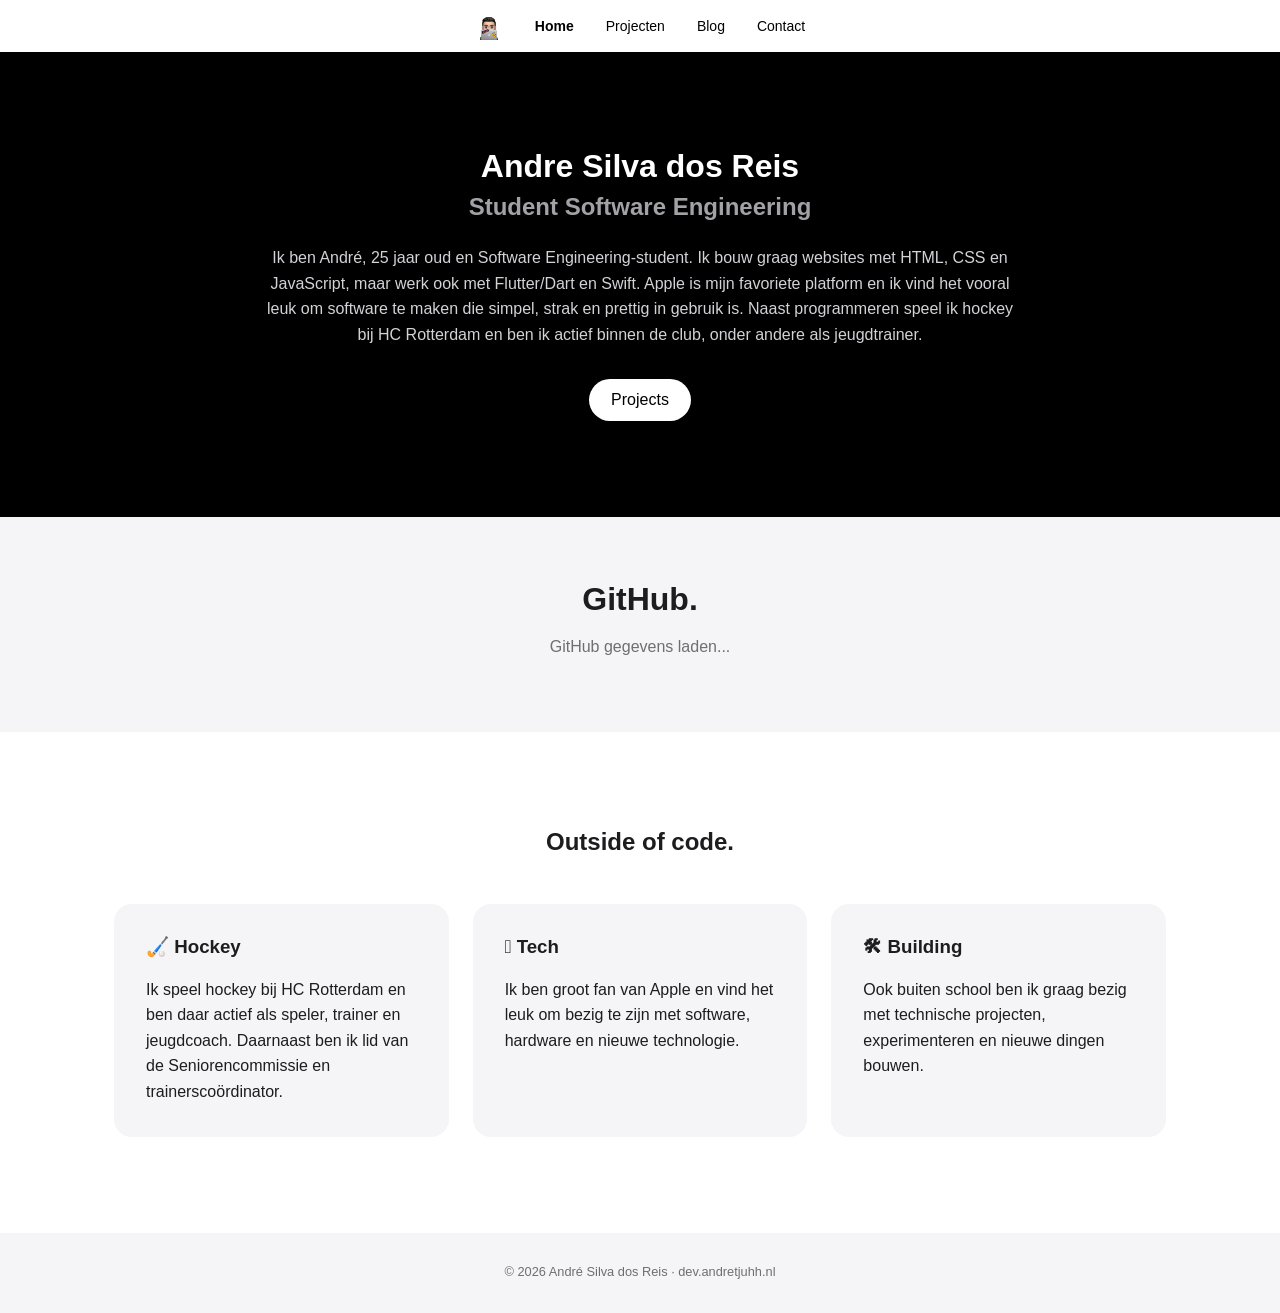
==== index.html @ 2c58da9c "Rebuild portfolio into multi-page site This commit restructures the portfolio into a dedicated multi" ====
<!doctype html>
<html lang="nl">
  <head>
    <meta charset="UTF-8" />
    <meta name="viewport" content="width=device-width, initial-scale=1.0" />
    <link rel="stylesheet" href="./css/main.css" />
    <title>Whoami - Andre</title>
  </head>
  <body>
    <header>
      <div class="container">
        <nav class="nav-bar">
          <img
            class="nav-logo"
            src="./assets/icons/ApplePF.png"
            alt="Andretjuhh logo"
          />

          <a href="./index.html" activePage="page">Home</a>
          <a href="./pages/projects.html">Projecten</a>
          <a href="./pages/blog.html">Blog</a>
          <a href="./pages/contact.html">Contact</a>
        </nav>
      </div>
    </header>
    <main class="hero">
      <div class="intro">
        <h1>Andre Silva dos Reis</h1>
        <h2>Student Software Engineering</h2>

        <p>
          Ik ben André, 25 jaar oud en Software Engineering-student. Ik bouw
          graag websites met HTML, CSS en JavaScript, maar werk ook met
          Flutter/Dart en Swift. Apple is mijn favoriete platform en ik vind het
          vooral leuk om software te maken die simpel, strak en prettig in
          gebruik is. Naast programmeren speel ik hockey bij HC Rotterdam en ben
          ik actief binnen de club, onder andere als jeugdtrainer.
        </p>

        <a class="projects-btn" href="./projects.html">Projects</a>
      </div>
    </main>
    <section class="github">
      <div class="container">
        <h2>GitHub.</h2>

        <p id="github-status">GitHub gegevens laden...</p>

        <div id="github-data"></div>
      </div>
    </section>
    <section class="hobbies">
      <div class="container">
        <h2>Outside of code.</h2>

        <div class="hobby-grid">
          <div class="hobby">
            <h3>🏑 Hockey</h3>
            <p>
              Ik speel hockey bij HC Rotterdam en ben daar actief als speler,
              trainer en jeugdcoach. Daarnaast ben ik lid van de
              Seniorencommissie en trainerscoördinator.
            </p>
          </div>

          <div class="hobby">
            <h3> Tech</h3>
            <p>
              Ik ben groot fan van Apple en vind het leuk om bezig te zijn met
              software, hardware en nieuwe technologie.
            </p>
          </div>

          <div class="hobby">
            <h3>🛠 Building</h3>
            <p>
              Ook buiten school ben ik graag bezig met technische projecten,
              experimenteren en nieuwe dingen bouwen.
            </p>
          </div>
        </div>
      </div>
    </section>
    <footer class="footer">
      <div class="container footer-content">
        <p>© 2026 André Silva dos Reis · dev.andretjuhh.nl</p>
      </div>
    </footer>
    <script src="./js/services/api.js"></script>
  </body>
</html>
---- css/main.css ----
/* Defaults en misc*/
@import url(./global/default.css);
@import url(./misc/typography.css);
/* layout */
@import url(./layout/navigations.css);
@import url(./layout/footer.css);
@import url(./layout/header.css);

/* Paginas */
@import url(./pages/home.css);
@import url(./pages/projects.css);
@import url(./pages/blog.css);
@import url(./pages/contact.css);
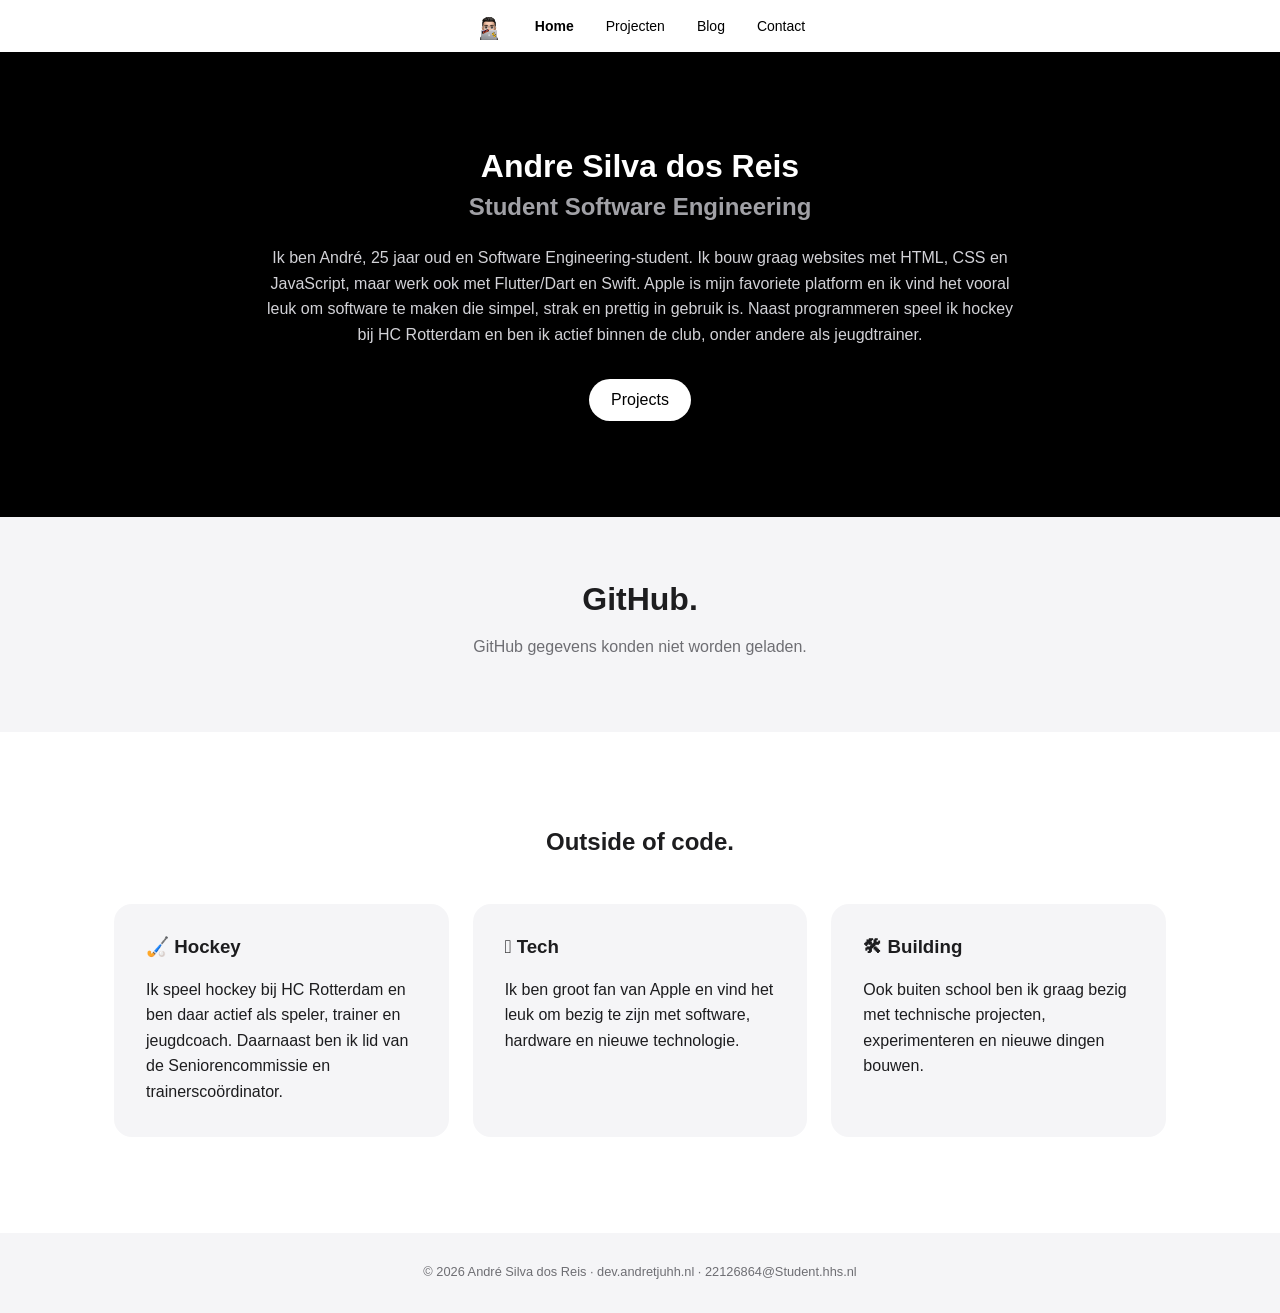
==== commit aa3444e0: "Add student email to site footer Updated the footer text across the main pages to include the studen" ====
--- a/index.html
+++ b/index.html
@@ -83,7 +83,10 @@
     </section>
     <footer class="footer">
       <div class="container footer-content">
-        <p>© 2026 André Silva dos Reis · dev.andretjuhh.nl</p>
+        <p>
+          © 2026 André Silva dos Reis · dev.andretjuhh.nl ·
+          22126864@Student.hhs.nl
+        </p>
       </div>
     </footer>
     <script src="./js/services/api.js"></script>
